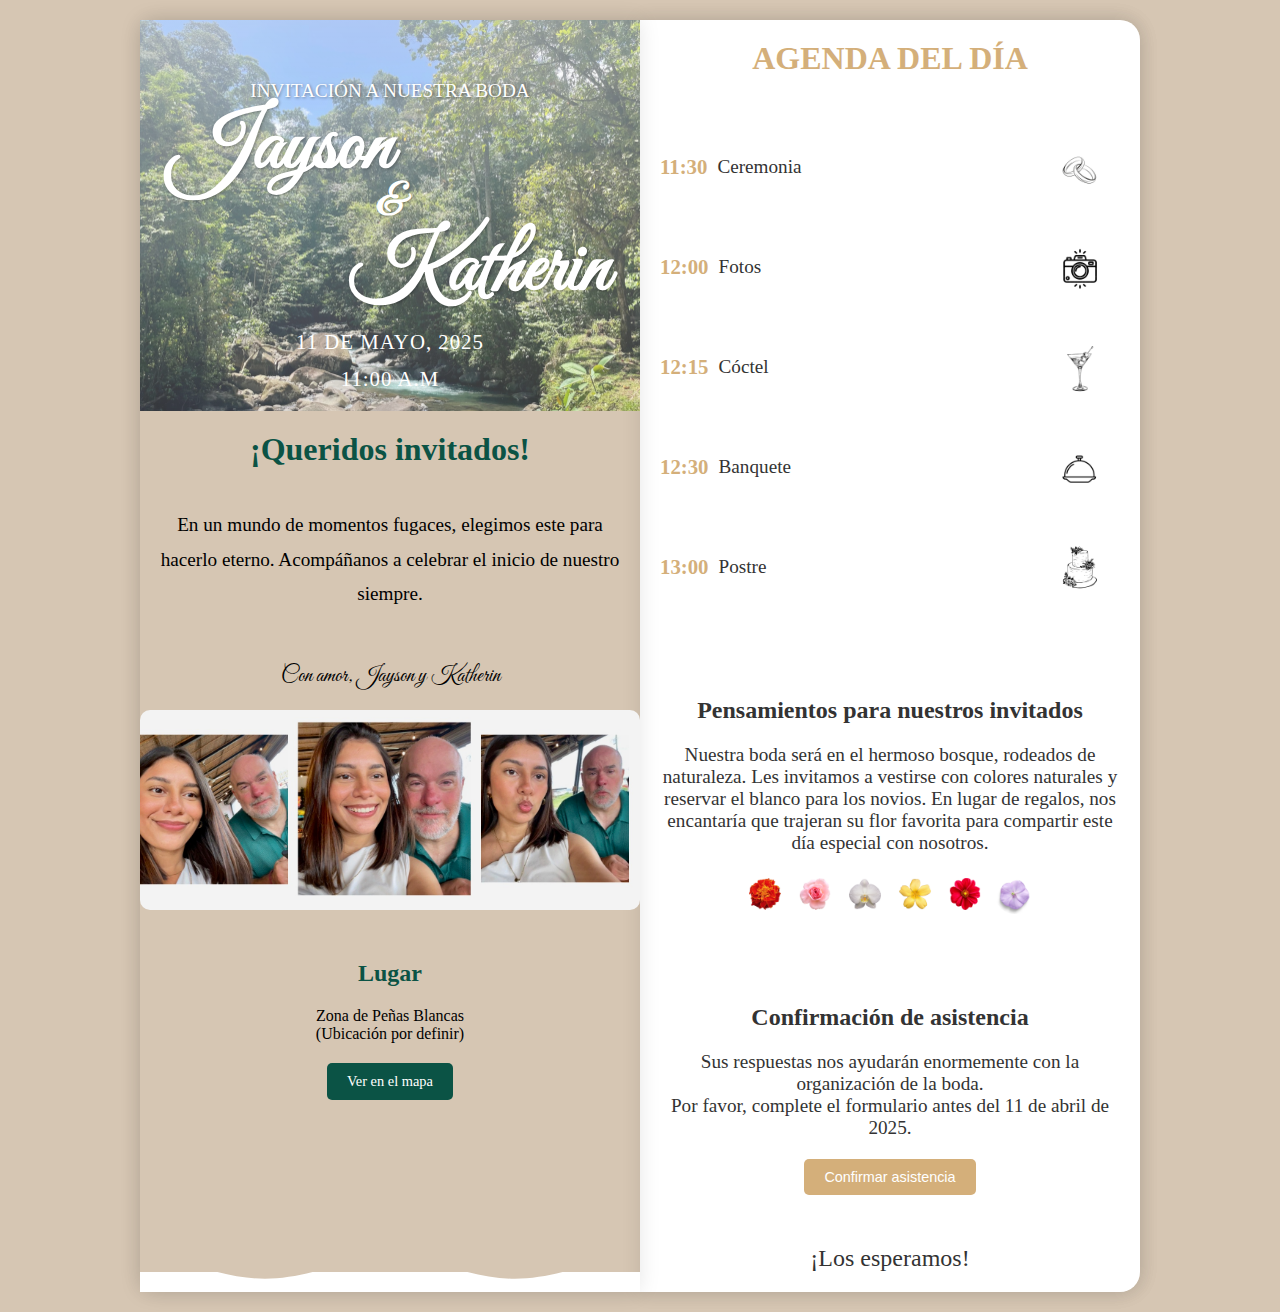
==== index.html @ 298d1871 "add jekyl blocking" ====
<!DOCTYPE html>
<html lang="es">
<head>
    <meta charset="UTF-8">
    <meta name="viewport" content="width=device-width, initial-scale=1.0">
    <title>Invitación de Boda - Katherin & Jayson</title>
    <link rel="stylesheet" href="styles.css">
    <link rel="preconnect" href="https://fonts.googleapis.com">
    <link rel="preconnect" href="https://fonts.gstatic.com" crossorigin>
    <link href="https://fonts.googleapis.com/css2?family=Great+Vibes&family=Lora:ital,wght@0,400..700;1,400..700&display=swap"
          rel="stylesheet">
</head>
<body>
<div class="contenedor">
    <div class="columna-izquierda">
        <div class="presentacion">
            <div class="invitacion">
                INVITACIÓN A NUESTRA BODA
            </div>
            <div class="encabezado">
                <div class="nombres-pareja">
                    <h2 class="pareja1">Jayson</h2>
                    <h2 class="y">&</h2>
                    <h2 class="pareja2">Katherin</h2>
                </div>
                <time class="cuando" datetime="2025-05-11 11:00">
                    <div class="fecha">11 DE MAYO, 2025</div>
                    <div class="hora">11:00 A.M</div>
                </time>
            </div>
        </div>

        <div>
            <h2 class="bienvenida">¡Queridos invitados!</h2>
            <div class="mensaje">
                <p>En un mundo de momentos fugaces, elegimos este para hacerlo eterno. Acompáñanos a celebrar el inicio
                    de nuestro siempre.</p>
            </div>
            <p class="firma">Con amor, Jayson y Katherin</p>

            <div class="segunda-imagen">
            </div>
        </div>

        <div class="ubicacion">
            <h3 class="titulo-ubicacion">Lugar</h3>
            <p>Zona de Peñas Blancas</p>
            <p>(Ubicación por definir)</p>
            <a href="https://maps.app.goo.gl/kPt4tNiCjwu5ueSv5?g_st=com.google.maps.preview.copy" target="_blank" rel="noopener noreferrer">
                <button class="boton-mapa">Ver en el mapa</button>
            </a>
        </div>

        <div class="borde-rasgado"></div>
    </div>

    <div class="columna-derecha">
        <h2 class="titulo-pagina">AGENDA DEL DÍA</h2>

        <div class="cronograma">
            <div class="evento">
                    <p class="hora-evento">11:30</p>
                    <div class="desc-evento">
                        <p>Ceremonia</p>
                    </div>
                    <div class="img-evento logo-descripcion1"></div>
            </div>

            <div class="evento">
                <p class="hora-evento">12:00</p>
                <div class="desc-evento">
                    <p>Fotos</p>
                </div>
                <div class="img-evento logo-descripcion2"></div>
            </div>

            <div class="evento">
                <p class="hora-evento">12:15</p>
                <div class="desc-evento">
                    <p>Cóctel</p>
                </div>
                <div class="img-evento logo-descripcion3"></div>
            </div>

            <div class="evento">
                <p class="hora-evento">12:30</p>
                <div class="desc-evento">
                    <p>Banquete</p>
                </div>
                <div class="img-evento logo-descripcion4"></div>
            </div>
            <div class="evento">
                <p class="hora-evento">13:00</p>
                <div class="desc-evento">
                    <p>Postre</p>
                </div>
                <div class="img-evento logo-descripcion5"></div>
            </div>
        </div>

        <div class="codigo-vestimenta">
            <h3 class="titulo-vestimenta">Pensamientos para nuestros invitados</h3>
            <p>Nuestra boda será en el hermoso bosque, rodeados de naturaleza. Les invitamos a vestirse con colores naturales y reservar el blanco para los novios. En lugar de regalos, nos encantaría que trajeran su flor favorita para compartir este día especial con nosotros.</p>

            <div class="paleta-flores">
                <div class="flor flor1"></div>
                <div class="flor flor2"></div>
                <div class="flor flor3"></div>
                <div class="flor flor4"></div>
                <div class="flor flor5"></div>
                <div class="flor flor6"></div>

            </div>
        </div>

        <div class="seccion-formulario">
            <h3 class="titulo-formulario">Confirmación de asistencia</h3>
            <p>Sus respuestas nos ayudarán enormemente con la organización de la boda.</p>
            <p>Por favor, complete el formulario antes del 11 de abril de 2025.</p>
            <a href="formularia" target="_blank" rel="noopener noreferrer">
                <button class="boton-formulario">Confirmar asistencia</button>
            </a>
        </div>

        <footer class="pie-pagina">
            <p>¡Los esperamos!</p>
            <div class="img-pie-pagina"></div>
        </footer>
    </div>
</div>
</body>
</html>
---- styles.css ----
:root {
	--color-principal: #cab69e;
	--color-background: color-mix(in srgb, var(--color-principal) 78%, #fff);
	--color-card: #fbfbeb;
	--color-titula-cafe: #d4af7a;
	--color-secundario-texto: #000;
	--color-texto: #fff;
	--color-opcion2: #0b5345;

	--width-titulo: 4rem;
	--width-titulo2: 2rem;
	--width-texto: 1.3rem ;
	--width-texto2: 1.2rem;
	--font-titulos-nombres: 'Great Vibes', cursive;
	--font-secundario: 'Iowan Old Style', 'Palatino Linotype', 'URW Palladio L', P052, serif;
}

* {
	margin: 0;
	padding: 0;
	box-sizing: border-box;
	overscroll-behavior: none;
	user-select: none;
}


body {
	color: #333;
	background-color: var(--color-background);
	display: flex;
	justify-content: center;
	align-items: center;
	min-height: 100vh;
	padding: 20px;


}

.contenedor {
	display: flex;
	flex-wrap: wrap;
	background-color: var(--color-background);
	border-radius: 20px;
	box-shadow: 0 0 20px rgba(0, 0, 0, 0.1);
	width: 100%;
	min-width: 335px;
	max-width: 1000px;
	min-height: 100dvh;
}

.columna-izquierda, .columna-derecha {
	flex: 1;
}

.columna-izquierda {
	position: relative;
	box-shadow: 0 0 20px rgba(0,0,0,0.1);
}
/* Columna Derecha */
.columna-derecha {
	background-color: white;
	border-radius: 0 20px 20px 0;
	box-shadow: 0 0 20px rgba(0,0,0,0.1);
}

.presentacion {
	text-align: center;
	padding: 20px;
	display: flex;
	color: var(--color-texto);
	flex-direction: column;
	justify-content: center;
	background: linear-gradient(rgba(255, 255, 255, 0.5), rgba(255, 255, 255, 0.2)),url('fotos/fondo.png') center/cover;

	.invitacion {
		align-self: center;
		flex-grow: 0;
		padding-bottom: 1rem;
		margin-top: 40px;
		font-size: 1.2rem;
		text-shadow: 1px 1px 3px rgba(0,0,0,0.4);
	}

	.encabezado {
		text-align: center;
		flex-grow: 1;
		align-content: center;

		.nombres-pareja {
			display: flex;
			flex-direction: column;

			line-height: 0.8;
			padding-top: 10rem;
			padding-bottom: 5rem;
			font-family: var(--font-titulos-nombres);
			font-size: 3.5rem;
			padding: 10px;
			font-weight: 600;
			color: white;
			text-shadow: 1px 1px 3px rgba(0,0,0,0.3);

			.pareja1 {
				align-self: start;
				margin: 0;
				line-height: 0.5;
			}

			.pareja2 {
				align-self: end;
				margin: 0;
			}

			.y {
				alignt-self: center;
				font-size: 2.8rem;
				line-height: 1.5
			}
		}

		.cuando {
			display: flex;
			flex-direction: column;
			gap: 0.8rem;
			padding-top: 1rem;

			.fecha {
				font-family: var(--font-secundario);
				font-size: var(--width-texto);
				font-weight: 400;
				letter-spacing: 1px;
			}

			.hora {
				font-family: var(--font-secundario);
				font-size: var(--width-texto);
				font-weight: 400;
				letter-spacing: 1px;
			}
		}
	}

}



.bienvenida {
	font-family: var(--font-secundario);
	font-size: var(--width-titulo2);
	margin: 20px 0;
	text-align: center;
	color: var(--color-opcion2);
}

.mensaje {
	font-family: var(--font-secundario);
	padding: 20px;
	margin-bottom: 30px;
	line-height: 1.8;
	text-align: center;
	color: var(--color-secundario-texto);
	font-size: var(--width-texto2);
}

.firma {
	text-align: center;
	font-family: var(--font-titulos-nombres);
	font-size: 1.4rem;
	margin: 20px 0;
	color: var(--color-secundario-texto);
}

.segunda-imagen {
	width: 100%;
	height: 200px;
	margin-top: 20px;
	border-radius: 10px;
	background: url('fotos/fotos.png') center/cover;
}

.titulo-pagina {
	font-family: var(--font-secundario);
	font-size: 2rem;
	text-align: center;
	margin: 20px 0;
	color: #d4af7a;
}

.cronograma {
	margin: 30px 0;
	padding: 20px;
}

.titulo-cronograma {
	font-family: var(--font-secundario);
	font-size: 1.5rem;
	margin-bottom: 20px;
	text-align: center;
}

.evento {
	display: flex;
	align-items: center;
	margin-bottom: 20px;
	font-size: var(--width-texto2);
}

.hora-evento {
	font-weight: bold;
	font-size: 1.3rem;
	margin-right: 10px;
	color: #d4af7a;
}

.desc-evento {
	flex-grow: 1;
}

.img-evento {
	width: 80px;
	height: 80px;
	background-color: #eee;
	border-radius: 10px;
	margin-left: 20px;
}

.logo-descripcion1 {
	background: url('logos/anillos.png') center/cover;
}
.logo-descripcion2 {
	background: url('logos/fotos.png') center/cover;
}
.logo-descripcion3 {
	background: url('logos/coctel.png') center/cover;
}
.logo-descripcion4 {
	background: url('logos/banquete.png') center/cover;
}
.logo-descripcion5 {
	background: url('logos/pastel.png') center/cover;
}

.ubicacion {
	margin: 30px 0;
	padding: 20px;
	text-align: center;
	font-family: var(--font-secundario);
	color: var(--color-secundario-texto);
	font-size: 1rem;
}

.titulo-ubicacion {
	font-family: var(--font-secundario);
	color: var(--color-opcion2);
	font-size: 1.5rem;
	margin-bottom: 20px;
}

.boton-mapa {
	display: inline-block;
	padding: 10px 20px;
	background: var(--color-opcion2);
	font-family: var(--font-secundario);
	color: var(--color-texto);
	text-decoration: none;
	border-radius: 5px;
	margin-top: 20px;
	font-size: 0.9rem;
	border: none;
}

.codigo-vestimenta {
	margin: 30px 0;
	padding: 20px;
	text-align: center;
	font-size: var(--width-texto2);
}

.titulo-vestimenta {
	font-family: var(--font-secundario);
	font-size: 1.5rem;
	margin-bottom: 20px;
}

.paleta-flores {
	display: flex;
	justify-content: center;
	margin: 20px 0;
}

.flor {
	width: 40px;
	height: 40px;
	border-radius: 50%;
	margin: 0 5px;
}

.flor1 {
	background: url('flores/nflor.png') center/cover;
}

.flor2 {
	background: url('flores/pflor.png') center/cover;
}

.flor3 {
	background: url('flores/bflor.png') center/cover;
}

.flor4 {
	background: url('flores/aflor.png') center/cover;
}

.flor5 {
	background: url('flores/rflor.png') center/cover;
}

.flor6 {
	background: url('flores/mflor.png') center/cover;
}

.seccion-formulario {
	margin: 30px 0;
	padding: 20px;
	text-align: center;
	font-size: var(--width-texto2);
}

.titulo-formulario {
	font-family: var(--font-secundario);
	font-size: 1.5rem;
	margin-bottom: 20px;
}

.boton-formulario {
	display: inline-block;
	padding: 10px 20px;
	background-color: #d4af7a;
	color: white;
	text-decoration: none;
	border-radius: 5px;
	margin-top: 20px;
	font-size: 0.9rem;
	border: none;
}

.pie-pagina {
	text-align: center;
	margin-top: 20px;
	font-family: 'Dancing Script', cursive;
	font-size: 1.5rem;
}

.img-pie-pagina {
	width: 100%;
	/*background: url('') center/cover;*/
	margin-top: 20px;
	border-radius: 10px;
}

.borde-rasgado {
	height: 20px;
	background-color: white;
	position: absolute;
	bottom: 0;
	left: 0;
	right: 0;
	mask-image: url("data:image/svg+xml,%3Csvg xmlns='http://www.w3.org/2000/svg' viewBox='0 0 1000 100'%3E%3Cpath d='M0,0v100h1000V0c0,0-136.5,73.5-250,73.5S500,0,500,0S363.5,73.5,250,73.5S0,0,0,0z'/%3E%3C/svg%3E");
	mask-size: cover;
	mask-position: bottom;
	-webkit-mask-image: url("data:image/svg+xml,%3Csvg xmlns='http://www.w3.org/2000/svg' viewBox='0 0 1000 100'%3E%3Cpath d='M0,0v100h1000V0c0,0-136.5,73.5-250,73.5S500,0,500,0S363.5,73.5,250,73.5S0,0,0,0z'/%3E%3C/svg%3E");
	-webkit-mask-size: cover;
	-webkit-mask-position: bottom;
}


@media (max-width: 768px) {
	.contenedor {
		flex-direction: column;
	}

	.presentacion {
		height: calc(100dvh - 20px);

		.encabezado {
			.nombres-pareja {
				padding-top: 0;
			}
		}
	}

	.columna-izquierda, .columna-derecha {
		width: 100%;
		border-radius: 0;
	}

	.columna-izquierda {
		padding: 0;
	}

	.columna-derecha {
		border-radius: 0 0 20px 20px;
	}
}
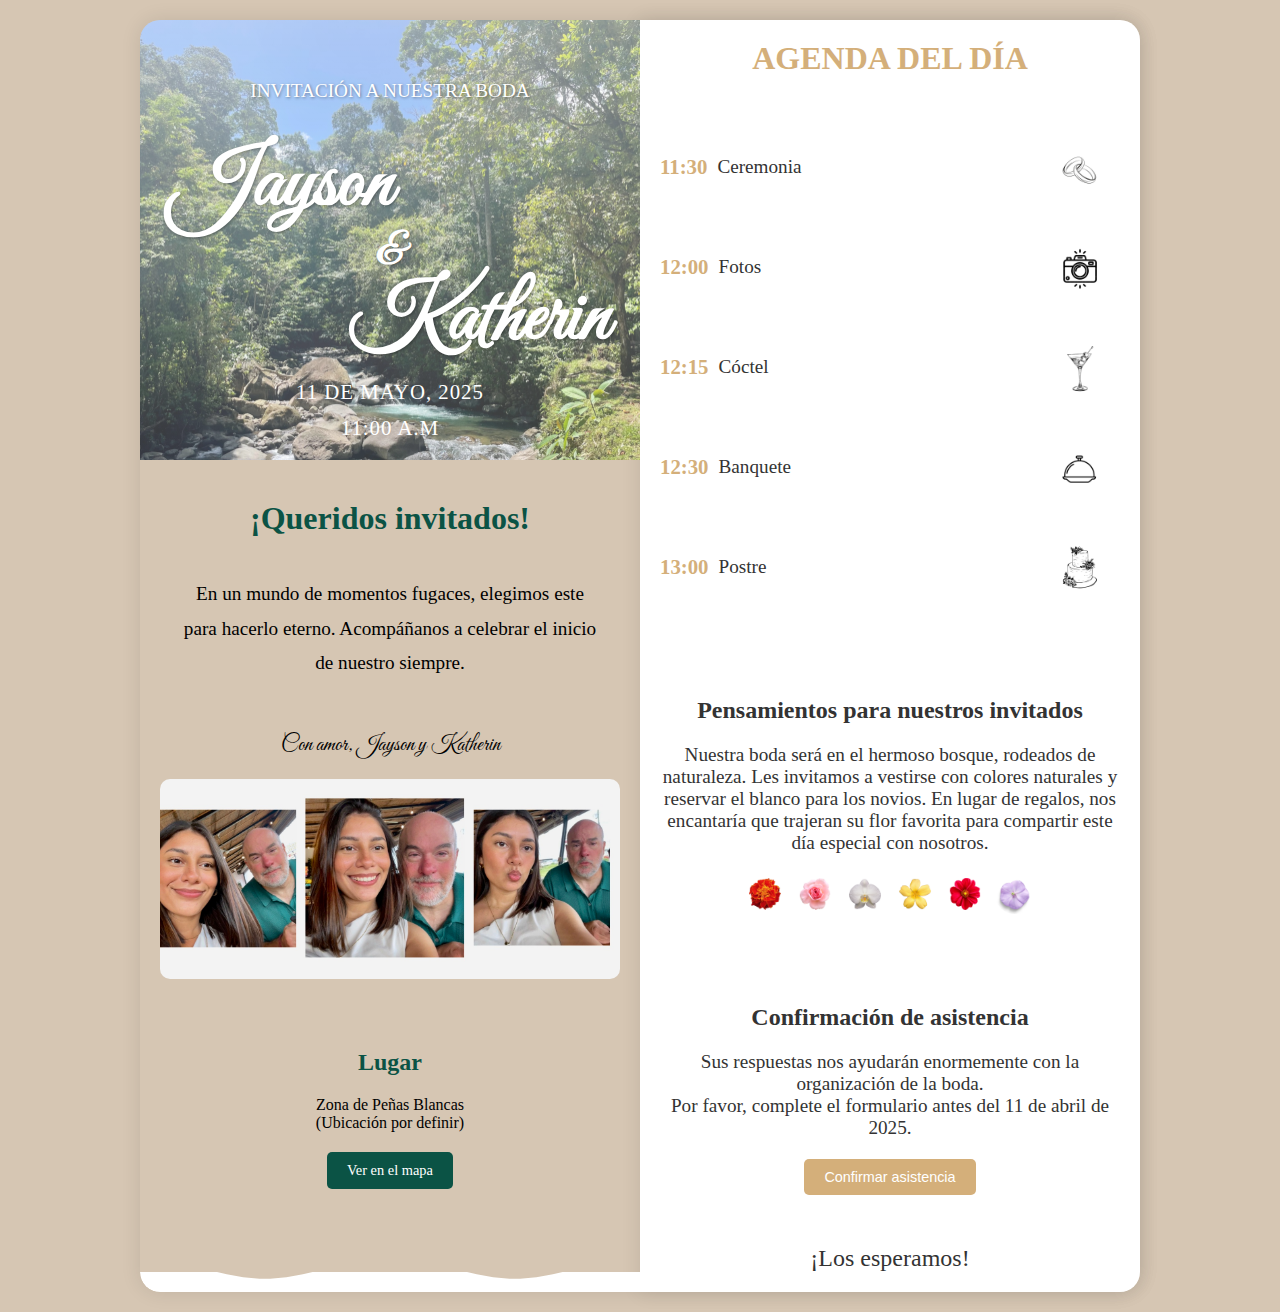
==== commit f38df915: "add jekyl blocking" ====
--- a/index.html
+++ b/index.html
@@ -30,7 +30,7 @@
             </div>
         </div>
 
-        <div>
+        <div class="contenido">
             <h2 class="bienvenida">¡Queridos invitados!</h2>
             <div class="mensaje">
                 <p>En un mundo de momentos fugaces, elegimos este para hacerlo eterno. Acompáñanos a celebrar el inicio
--- a/styles.css
+++ b/styles.css
@@ -54,7 +54,7 @@
 
 .columna-izquierda {
 	position: relative;
-	box-shadow: 0 0 20px rgba(0,0,0,0.1);
+	border-radius: 20px 0 0 20px;
 }
 /* Columna Derecha */
 .columna-derecha {
@@ -71,12 +71,10 @@
 	flex-direction: column;
 	justify-content: center;
 	background: linear-gradient(rgba(255, 255, 255, 0.5), rgba(255, 255, 255, 0.2)),url('fotos/fondo.png') center/cover;
+	border-radius: 20px 0 0 0;
 
 	.invitacion {
-		align-self: center;
-		flex-grow: 0;
-		padding-bottom: 1rem;
-		margin-top: 40px;
+		margin: 40px;
 		font-size: 1.2rem;
 		text-shadow: 1px 1px 3px rgba(0,0,0,0.4);
 	}
@@ -97,13 +95,12 @@
 			font-size: 3.5rem;
 			padding: 10px;
 			font-weight: 600;
-			color: white;
 			text-shadow: 1px 1px 3px rgba(0,0,0,0.3);
 
 			.pareja1 {
 				align-self: start;
 				margin: 0;
-				line-height: 0.5;
+				line-height: 0.8;
 			}
 
 			.pareja2 {
@@ -124,14 +121,7 @@
 			gap: 0.8rem;
 			padding-top: 1rem;
 
-			.fecha {
-				font-family: var(--font-secundario);
-				font-size: var(--width-texto);
-				font-weight: 400;
-				letter-spacing: 1px;
-			}
-
-			.hora {
+			.fecha, .hora  {
 				font-family: var(--font-secundario);
 				font-size: var(--width-texto);
 				font-weight: 400;
@@ -142,13 +132,15 @@
 
 }
 
-
+.contenido {
+	padding: 20px;
+	text-align: center;
+}
 
 .bienvenida {
 	font-family: var(--font-secundario);
 	font-size: var(--width-titulo2);
 	margin: 20px 0;
-	text-align: center;
 	color: var(--color-opcion2);
 }
 
@@ -267,95 +259,7 @@
 	margin-top: 20px;
 	font-size: 0.9rem;
 	border: none;
-}
-
-.codigo-vestimenta {
-	margin: 30px 0;
-	padding: 20px;
-	text-align: center;
-	font-size: var(--width-texto2);
-}
-
-.titulo-vestimenta {
-	font-family: var(--font-secundario);
-	font-size: 1.5rem;
-	margin-bottom: 20px;
-}
-
-.paleta-flores {
-	display: flex;
-	justify-content: center;
-	margin: 20px 0;
-}
-
-.flor {
-	width: 40px;
-	height: 40px;
-	border-radius: 50%;
-	margin: 0 5px;
-}
-
-.flor1 {
-	background: url('flores/nflor.png') center/cover;
-}
-
-.flor2 {
-	background: url('flores/pflor.png') center/cover;
-}
-
-.flor3 {
-	background: url('flores/bflor.png') center/cover;
-}
-
-.flor4 {
-	background: url('flores/aflor.png') center/cover;
-}
-
-.flor5 {
-	background: url('flores/rflor.png') center/cover;
-}
-
-.flor6 {
-	background: url('flores/mflor.png') center/cover;
-}
-
-.seccion-formulario {
-	margin: 30px 0;
-	padding: 20px;
-	text-align: center;
-	font-size: var(--width-texto2);
-}
-
-.titulo-formulario {
-	font-family: var(--font-secundario);
-	font-size: 1.5rem;
-	margin-bottom: 20px;
-}
-
-.boton-formulario {
-	display: inline-block;
-	padding: 10px 20px;
-	background-color: #d4af7a;
-	color: white;
-	text-decoration: none;
-	border-radius: 5px;
-	margin-top: 20px;
-	font-size: 0.9rem;
-	border: none;
-}
-
-.pie-pagina {
-	text-align: center;
-	margin-top: 20px;
-	font-family: 'Dancing Script', cursive;
-	font-size: 1.5rem;
-}
-
-.img-pie-pagina {
-	width: 100%;
-	/*background: url('') center/cover;*/
-	margin-top: 20px;
-	border-radius: 10px;
+	cursor: pointer;
 }
 
 .borde-rasgado {
@@ -371,16 +275,114 @@
 	-webkit-mask-image: url("data:image/svg+xml,%3Csvg xmlns='http://www.w3.org/2000/svg' viewBox='0 0 1000 100'%3E%3Cpath d='M0,0v100h1000V0c0,0-136.5,73.5-250,73.5S500,0,500,0S363.5,73.5,250,73.5S0,0,0,0z'/%3E%3C/svg%3E");
 	-webkit-mask-size: cover;
 	-webkit-mask-position: bottom;
+	border-radius: 0 0 0 20px;
+}
+
+.codigo-vestimenta {
+	margin: 30px 0;
+	padding: 20px;
+	text-align: center;
+	font-size: var(--width-texto2);
+}
+
+.titulo-vestimenta {
+	font-family: var(--font-secundario);
+	font-size: 1.5rem;
+	margin-bottom: 20px;
+}
+
+.paleta-flores {
+	display: flex;
+	justify-content: center;
+	margin: 20px 0;
+}
+
+.flor {
+	width: 40px;
+	height: 40px;
+	border-radius: 50%;
+	margin: 0 5px;
+}
+
+.flor1 {
+	background: url('flores/nflor.png') center/cover;
+}
+
+.flor2 {
+	background: url('flores/pflor.png') center/cover;
+}
+
+.flor3 {
+	background: url('flores/bflor.png') center/cover;
+}
+
+.flor4 {
+	background: url('flores/aflor.png') center/cover;
+}
+
+.flor5 {
+	background: url('flores/rflor.png') center/cover;
+}
+
+.flor6 {
+	background: url('flores/mflor.png') center/cover;
+}
+
+.seccion-formulario {
+	margin: 30px 0;
+	padding: 20px;
+	text-align: center;
+	font-size: var(--width-texto2);
+}
+
+.titulo-formulario {
+	font-family: var(--font-secundario);
+	font-size: 1.5rem;
+	margin-bottom: 20px;
+}
+
+.boton-formulario {
+	display: inline-block;
+	padding: 10px 20px;
+	background-color: #d4af7a;
+	color: white;
+	text-decoration: none;
+	border-radius: 5px;
+	margin-top: 20px;
+	font-size: 0.9rem;
+	border: none;
+	cursor: pointer;
+}
+
+.pie-pagina {
+	text-align: center;
+	margin-top: 20px;
+	font-family: 'Dancing Script', cursive;
+	font-size: 1.5rem;
+}
+
+.img-pie-pagina {
+	width: 100%;
+	/*background: url('') center/cover;*/
+	margin-top: 20px;
+	border-radius: 10px;
 }
 
 
 @media (max-width: 768px) {
+	body {
+		padding: 0;
+	}
+
 	.contenedor {
 		flex-direction: column;
+		align-items: center;
 	}
 
 	.presentacion {
 		height: calc(100dvh - 20px);
+		border-radius: 0;
+		padding: 10px;
 
 		.encabezado {
 			.nombres-pareja {
@@ -389,16 +391,14 @@
 		}
 	}
 
+	.segunda-imagen {
+		height: 140px;
+	}
+
 	.columna-izquierda, .columna-derecha {
 		width: 100%;
 		border-radius: 0;
-	}
-
-	.columna-izquierda {
 		padding: 0;
 	}
 
-	.columna-derecha {
-		border-radius: 0 0 20px 20px;
-	}
 }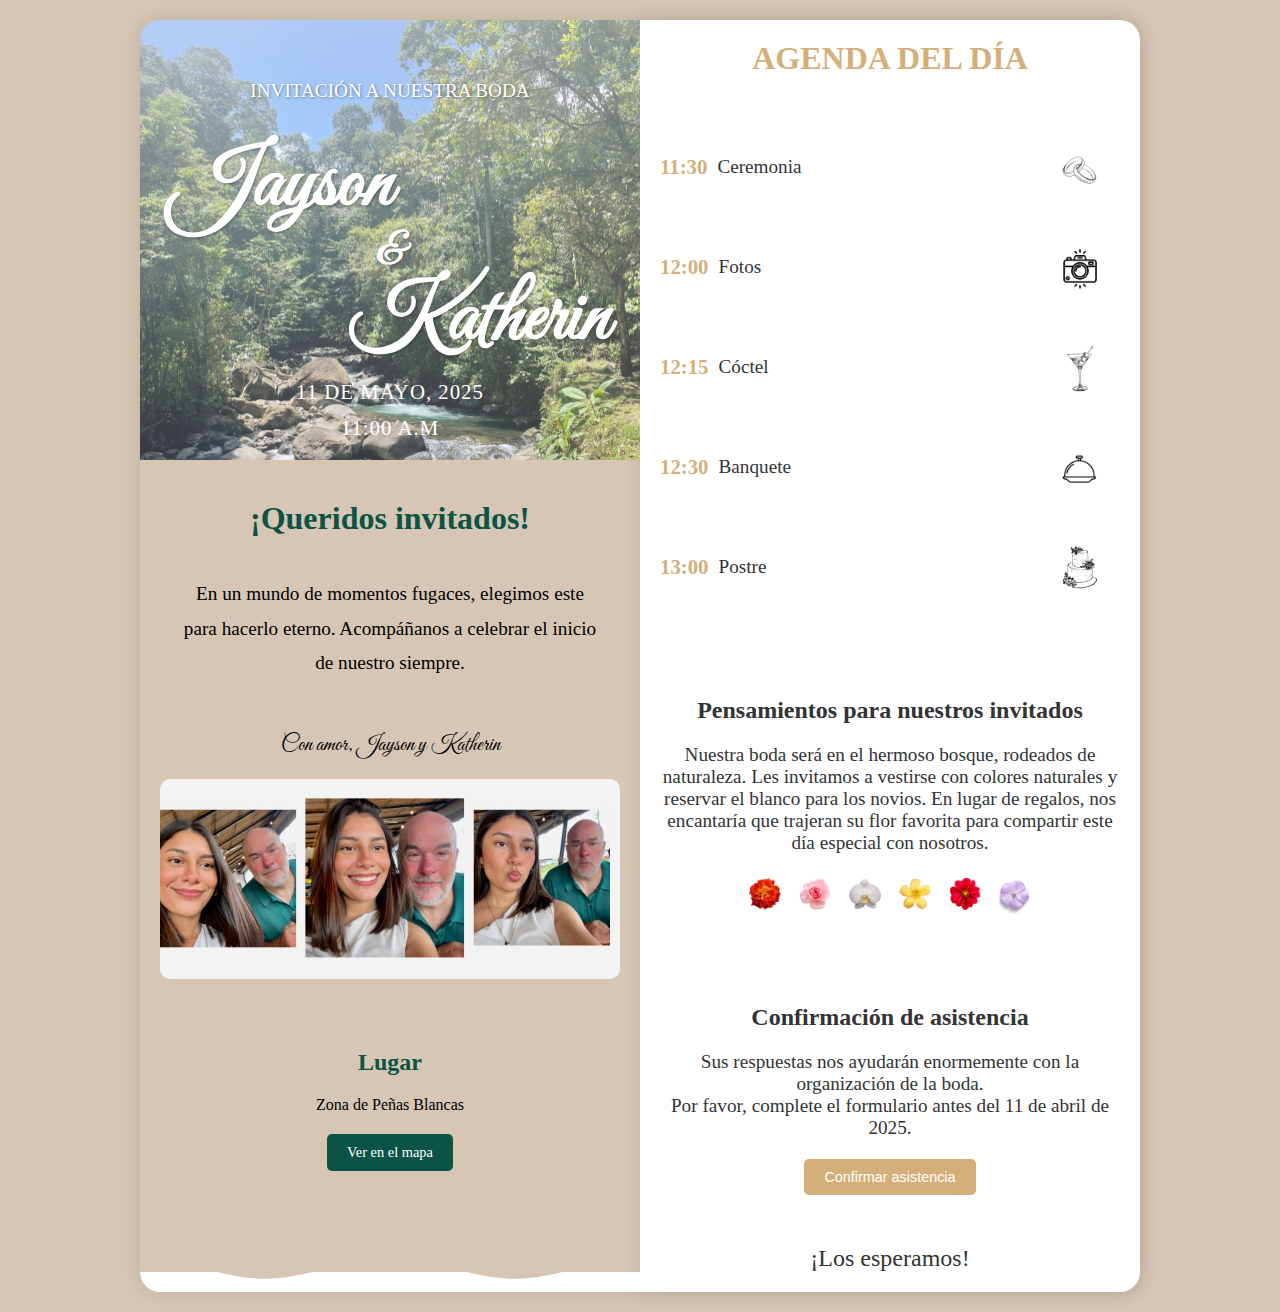
==== commit c3f9549b: "add jekyl blocking" ====
--- a/index.html
+++ b/index.html
@@ -45,7 +45,6 @@
         <div class="ubicacion">
             <h3 class="titulo-ubicacion">Lugar</h3>
             <p>Zona de Peñas Blancas</p>
-            <p>(Ubicación por definir)</p>
             <a href="https://maps.app.goo.gl/kPt4tNiCjwu5ueSv5?g_st=com.google.maps.preview.copy" target="_blank" rel="noopener noreferrer">
                 <button class="boton-mapa">Ver en el mapa</button>
             </a>
--- a/styles.css
+++ b/styles.css
@@ -45,7 +45,6 @@
 	width: 100%;
 	min-width: 335px;
 	max-width: 1000px;
-	min-height: 100dvh;
 }
 
 .columna-izquierda, .columna-derecha {
@@ -89,8 +88,6 @@
 			flex-direction: column;
 
 			line-height: 0.8;
-			padding-top: 10rem;
-			padding-bottom: 5rem;
 			font-family: var(--font-titulos-nombres);
 			font-size: 3.5rem;
 			padding: 10px;
@@ -401,4 +398,14 @@
 		padding: 0;
 	}
 
+	.borde-rasgado {
+		border-radius: 0;
+	}
+
+}
+
+@media (max-width: 480px) {
+	.nombres-pareja {
+		font-size: var(--width-texto2);
+	}
 }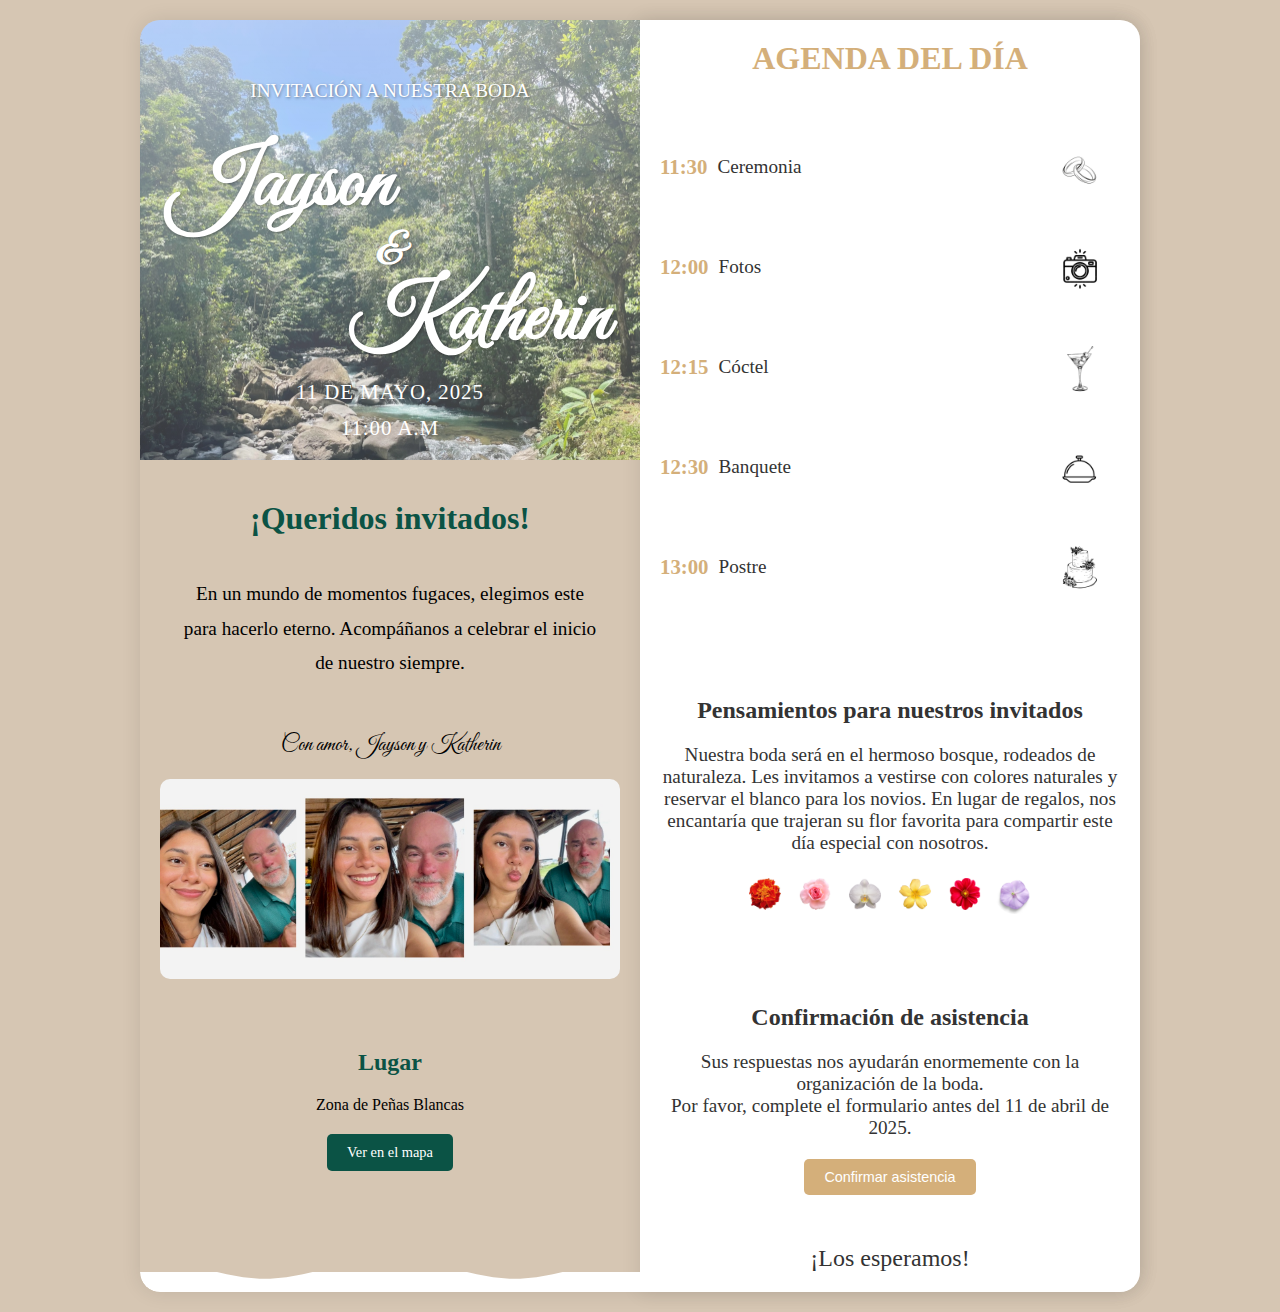
==== commit 6a92b0c7: "add jekyl blocking" ====
--- a/index.html
+++ b/index.html
@@ -3,6 +3,7 @@
 <head>
     <meta charset="UTF-8">
     <meta name="viewport" content="width=device-width, initial-scale=1.0">
+    <meta name="HandheldFriendly" content="true">
     <title>Invitación de Boda - Katherin & Jayson</title>
     <link rel="stylesheet" href="styles.css">
     <link rel="preconnect" href="https://fonts.googleapis.com">
@@ -10,7 +11,7 @@
     <link href="https://fonts.googleapis.com/css2?family=Great+Vibes&family=Lora:ital,wght@0,400..700;1,400..700&display=swap"
           rel="stylesheet">
 </head>
-<body>
+<body >
 <div class="contenedor">
     <div class="columna-izquierda">
         <div class="presentacion">
@@ -123,7 +124,6 @@
 
         <footer class="pie-pagina">
             <p>¡Los esperamos!</p>
-            <div class="img-pie-pagina"></div>
         </footer>
     </div>
 </div>
--- a/styles.css
+++ b/styles.css
@@ -2,7 +2,7 @@
 	--color-principal: #cab69e;
 	--color-background: color-mix(in srgb, var(--color-principal) 78%, #fff);
 	--color-card: #fbfbeb;
-	--color-titula-cafe: #d4af7a;
+	--color-titulo-cafe: #d4af7a;
 	--color-secundario-texto: #000;
 	--color-texto: #fff;
 	--color-opcion2: #0b5345;
@@ -32,8 +32,7 @@
 	align-items: center;
 	min-height: 100vh;
 	padding: 20px;
-
-
+    font-size: 100%;
 }
 
 .contenedor {
@@ -262,6 +261,7 @@
 .borde-rasgado {
 	height: 20px;
 	background-color: white;
+	box-shadow: rgba(0, 0, 0, 0.05) 0px 1px 2px 0px;
 	position: absolute;
 	bottom: 0;
 	left: 0;
@@ -353,22 +353,18 @@
 
 .pie-pagina {
 	text-align: center;
-	margin-top: 20px;
+	margin: 20px;
 	font-family: 'Dancing Script', cursive;
 	font-size: 1.5rem;
-}
-
-.img-pie-pagina {
-	width: 100%;
-	/*background: url('') center/cover;*/
-	margin-top: 20px;
-	border-radius: 10px;
+	display: flex;
+	justify-content: center;
 }
 
 
 @media (max-width: 768px) {
 	body {
 		padding: 0;
+		user-select: none;
 	}
 
 	.contenedor {
@@ -377,7 +373,8 @@
 	}
 
 	.presentacion {
-		height: calc(100dvh - 20px);
+		height: calc(100vh - 20px);
+		height: calc(100svh - 20px);
 		border-radius: 0;
 		padding: 10px;
 
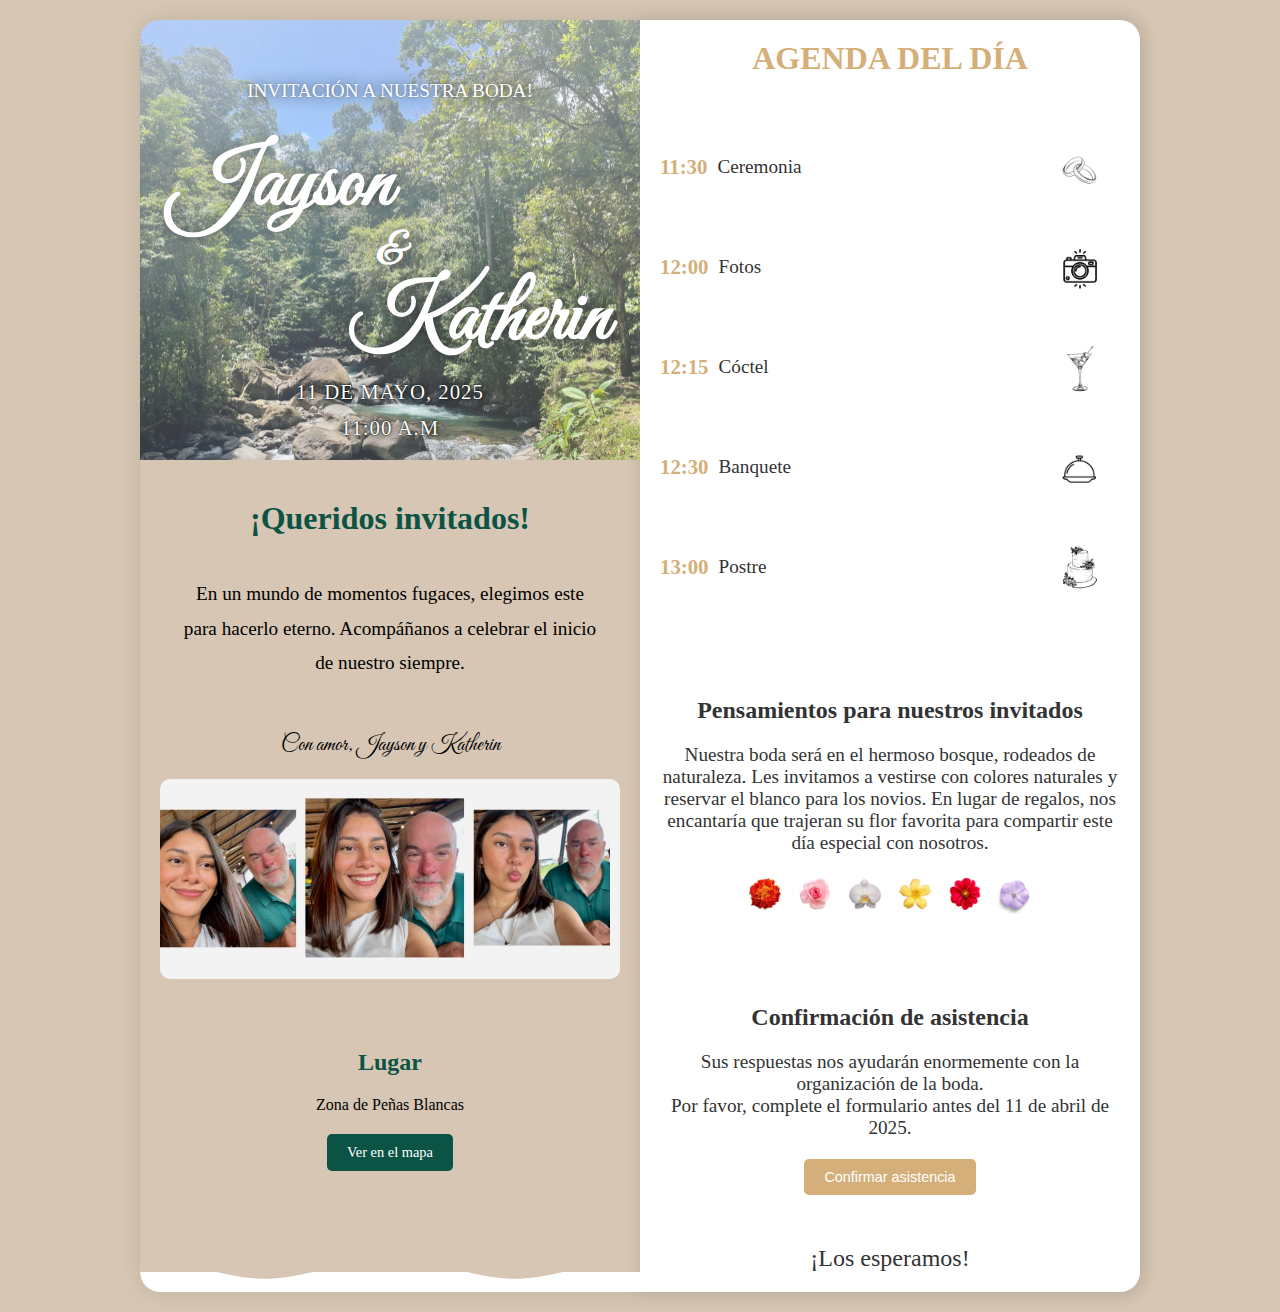
==== commit 5418d942: "text-shadows" ====
--- a/index.html
+++ b/index.html
@@ -16,7 +16,7 @@
     <div class="columna-izquierda">
         <div class="presentacion">
             <div class="invitacion">
-                INVITACIÓN A NUESTRA BODA
+                INVITACIÓN A NUESTRA BODA!
             </div>
             <div class="encabezado">
                 <div class="nombres-pareja">
@@ -117,7 +117,7 @@
             <h3 class="titulo-formulario">Confirmación de asistencia</h3>
             <p>Sus respuestas nos ayudarán enormemente con la organización de la boda.</p>
             <p>Por favor, complete el formulario antes del 11 de abril de 2025.</p>
-            <a href="formularia" target="_blank" rel="noopener noreferrer">
+            <a href="https://rsvp.kathygarcia.me" target="_blank"">
                 <button class="boton-formulario">Confirmar asistencia</button>
             </a>
         </div>
--- a/styles.css
+++ b/styles.css
@@ -1,408 +1,426 @@
 :root {
-	--color-principal: #cab69e;
-	--color-background: color-mix(in srgb, var(--color-principal) 78%, #fff);
-	--color-card: #fbfbeb;
-	--color-titulo-cafe: #d4af7a;
-	--color-secundario-texto: #000;
-	--color-texto: #fff;
-	--color-opcion2: #0b5345;
-
-	--width-titulo: 4rem;
-	--width-titulo2: 2rem;
-	--width-texto: 1.3rem ;
-	--width-texto2: 1.2rem;
-	--font-titulos-nombres: 'Great Vibes', cursive;
-	--font-secundario: 'Iowan Old Style', 'Palatino Linotype', 'URW Palladio L', P052, serif;
+    --color-principal: #cab69e;
+    --color-background: color-mix(in srgb, var(--color-principal) 78%, #fff);
+    --color-card: #fbfbeb;
+    --color-titulo-cafe: #d4af7a;
+    --color-secundario-texto: #000;
+    --color-texto: #fff;
+    --color-opcion2: #0b5345;
+
+    --width-titulo: 4rem;
+    --width-titulo2: 2rem;
+    --width-texto: 1.3rem;
+    --width-texto2: 1.2rem;
+    --font-titulos-nombres: 'Great Vibes', cursive;
+    --font-secundario: 'Iowan Old Style', 'Palatino Linotype', 'URW Palladio L', P052, serif;
 }
 
 * {
-	margin: 0;
-	padding: 0;
-	box-sizing: border-box;
-	overscroll-behavior: none;
-	user-select: none;
+    margin: 0;
+    padding: 0;
+    box-sizing: border-box;
+    overscroll-behavior: none;
+    user-select: none;
 }
 
 
 body {
-	color: #333;
-	background-color: var(--color-background);
-	display: flex;
-	justify-content: center;
-	align-items: center;
-	min-height: 100vh;
-	padding: 20px;
+    color: #333;
+    background-color: var(--color-background);
+    display: flex;
+    justify-content: center;
+    align-items: center;
+    min-height: 100vh;
+    padding: 20px;
     font-size: 100%;
 }
 
 .contenedor {
-	display: flex;
-	flex-wrap: wrap;
-	background-color: var(--color-background);
-	border-radius: 20px;
-	box-shadow: 0 0 20px rgba(0, 0, 0, 0.1);
-	width: 100%;
-	min-width: 335px;
-	max-width: 1000px;
+    display: flex;
+    flex-wrap: wrap;
+    background-color: var(--color-background);
+    border-radius: 20px;
+    box-shadow: 0 0 20px rgba(0, 0, 0, 0.1);
+    width: 100%;
+    min-width: 335px;
+    max-width: 1000px;
 }
 
 .columna-izquierda, .columna-derecha {
-	flex: 1;
+    flex: 1;
 }
 
 .columna-izquierda {
-	position: relative;
-	border-radius: 20px 0 0 20px;
-}
+    position: relative;
+    border-radius: 20px 0 0 20px;
+}
+
 /* Columna Derecha */
 .columna-derecha {
-	background-color: white;
-	border-radius: 0 20px 20px 0;
-	box-shadow: 0 0 20px rgba(0,0,0,0.1);
+    background-color: white;
+    border-radius: 0 20px 20px 0;
+    box-shadow: 0 0 20px rgba(0, 0, 0, 0.1);
 }
 
 .presentacion {
-	text-align: center;
-	padding: 20px;
-	display: flex;
-	color: var(--color-texto);
-	flex-direction: column;
-	justify-content: center;
-	background: linear-gradient(rgba(255, 255, 255, 0.5), rgba(255, 255, 255, 0.2)),url('fotos/fondo.png') center/cover;
-	border-radius: 20px 0 0 0;
-
-	.invitacion {
-		margin: 40px;
-		font-size: 1.2rem;
-		text-shadow: 1px 1px 3px rgba(0,0,0,0.4);
-	}
-
-	.encabezado {
-		text-align: center;
-		flex-grow: 1;
-		align-content: center;
-
-		.nombres-pareja {
-			display: flex;
-			flex-direction: column;
-
-			line-height: 0.8;
-			font-family: var(--font-titulos-nombres);
-			font-size: 3.5rem;
-			padding: 10px;
-			font-weight: 600;
-			text-shadow: 1px 1px 3px rgba(0,0,0,0.3);
-
-			.pareja1 {
-				align-self: start;
-				margin: 0;
-				line-height: 0.8;
-			}
-
-			.pareja2 {
-				align-self: end;
-				margin: 0;
-			}
-
-			.y {
-				alignt-self: center;
-				font-size: 2.8rem;
-				line-height: 1.5
-			}
-		}
-
-		.cuando {
-			display: flex;
-			flex-direction: column;
-			gap: 0.8rem;
-			padding-top: 1rem;
-
-			.fecha, .hora  {
-				font-family: var(--font-secundario);
-				font-size: var(--width-texto);
-				font-weight: 400;
-				letter-spacing: 1px;
-			}
-		}
-	}
+    text-align: center;
+    padding: 20px;
+    display: flex;
+    color: var(--color-texto);
+    flex-direction: column;
+    justify-content: center;
+    background: linear-gradient(rgba(255, 255, 255, 0.5), rgba(255, 255, 255, 0.2)), url('fotos/fondo.png') center/cover;
+    border-radius: 20px 0 0 0;
+
+    .invitacion {
+        margin: 40px;
+        font-size: 1.2rem;
+        text-shadow:
+                0 0 2px rgba(0, 0, 0, 0.2),
+                0 0 4px rgba(0, 0, 0, 0.1),
+                0 0 15px rgba(0, 0, 0, 0.8);
+    }
+
+    .encabezado {
+        text-align: center;
+        flex-grow: 1;
+        align-content: center;
+
+        .nombres-pareja {
+            display: flex;
+            flex-direction: column;
+
+            line-height: 0.8;
+            font-family: var(--font-titulos-nombres);
+            font-size: 3.5rem;
+            padding: 10px;
+            font-weight: 600;
+
+            h2 {
+                text-shadow:
+                        0 0 15px rgba(0, 0, 0, 0.4);
+            }
+
+            .pareja1 {
+                align-self: start;
+                margin: 0;
+                line-height: 0.8;
+            }
+
+            .pareja2 {
+                align-self: end;
+                margin: 0;
+            }
+
+            .y {
+                alignt-self: center;
+                font-size: 2.8rem;
+                line-height: 1.5
+            }
+        }
+
+        .cuando {
+            display: flex;
+            flex-direction: column;
+            gap: 0.8rem;
+            padding-top: 1rem;
+
+            .fecha, .hora {
+                font-family: var(--font-secundario);
+                font-size: var(--width-texto);
+                font-weight: 400;
+                letter-spacing: 1px;
+
+                text-shadow:
+                       0 0 1px rgba(0, 0, 0, 0.9),
+                       0 0 2px rgba(0, 0, 0, 0.5),
+                       0 0 4px rgba(0, 0, 0, 0.3),
+                       0 0 12px rgba(0, 0, 0, 1);
+            }
+        }
+    }
 
 }
 
 .contenido {
-	padding: 20px;
-	text-align: center;
+    padding: 20px;
+    text-align: center;
 }
 
 .bienvenida {
-	font-family: var(--font-secundario);
-	font-size: var(--width-titulo2);
-	margin: 20px 0;
-	color: var(--color-opcion2);
+    font-family: var(--font-secundario);
+    font-size: var(--width-titulo2);
+    margin: 20px 0;
+    color: var(--color-opcion2);
 }
 
 .mensaje {
-	font-family: var(--font-secundario);
-	padding: 20px;
-	margin-bottom: 30px;
-	line-height: 1.8;
-	text-align: center;
-	color: var(--color-secundario-texto);
-	font-size: var(--width-texto2);
+    font-family: var(--font-secundario);
+    padding: 20px;
+    margin-bottom: 30px;
+    line-height: 1.8;
+    text-align: center;
+    color: var(--color-secundario-texto);
+    font-size: var(--width-texto2);
 }
 
 .firma {
-	text-align: center;
-	font-family: var(--font-titulos-nombres);
-	font-size: 1.4rem;
-	margin: 20px 0;
-	color: var(--color-secundario-texto);
+    text-align: center;
+    font-family: var(--font-titulos-nombres);
+    font-size: 1.4rem;
+    margin: 20px 0;
+    color: var(--color-secundario-texto);
 }
 
 .segunda-imagen {
-	width: 100%;
-	height: 200px;
-	margin-top: 20px;
-	border-radius: 10px;
-	background: url('fotos/fotos.png') center/cover;
+    width: 100%;
+    height: 200px;
+    margin-top: 20px;
+    border-radius: 10px;
+    background: url('fotos/fotos.png') center/cover;
 }
 
 .titulo-pagina {
-	font-family: var(--font-secundario);
-	font-size: 2rem;
-	text-align: center;
-	margin: 20px 0;
-	color: #d4af7a;
+    font-family: var(--font-secundario);
+    font-size: 2rem;
+    text-align: center;
+    margin: 20px 0;
+    color: #d4af7a;
 }
 
 .cronograma {
-	margin: 30px 0;
-	padding: 20px;
+    margin: 30px 0;
+    padding: 20px;
 }
 
 .titulo-cronograma {
-	font-family: var(--font-secundario);
-	font-size: 1.5rem;
-	margin-bottom: 20px;
-	text-align: center;
+    font-family: var(--font-secundario);
+    font-size: 1.5rem;
+    margin-bottom: 20px;
+    text-align: center;
 }
 
 .evento {
-	display: flex;
-	align-items: center;
-	margin-bottom: 20px;
-	font-size: var(--width-texto2);
+    display: flex;
+    align-items: center;
+    margin-bottom: 20px;
+    font-size: var(--width-texto2);
 }
 
 .hora-evento {
-	font-weight: bold;
-	font-size: 1.3rem;
-	margin-right: 10px;
-	color: #d4af7a;
+    font-weight: bold;
+    font-size: 1.3rem;
+    margin-right: 10px;
+    color: #d4af7a;
 }
 
 .desc-evento {
-	flex-grow: 1;
+    flex-grow: 1;
 }
 
 .img-evento {
-	width: 80px;
-	height: 80px;
-	background-color: #eee;
-	border-radius: 10px;
-	margin-left: 20px;
+    width: 80px;
+    height: 80px;
+    background-color: #eee;
+    border-radius: 10px;
+    margin-left: 20px;
 }
 
 .logo-descripcion1 {
-	background: url('logos/anillos.png') center/cover;
-}
+    background: url('logos/anillos.png') center/cover;
+}
+
 .logo-descripcion2 {
-	background: url('logos/fotos.png') center/cover;
-}
+    background: url('logos/fotos.png') center/cover;
+}
+
 .logo-descripcion3 {
-	background: url('logos/coctel.png') center/cover;
-}
+    background: url('logos/coctel.png') center/cover;
+}
+
 .logo-descripcion4 {
-	background: url('logos/banquete.png') center/cover;
-}
+    background: url('logos/banquete.png') center/cover;
+}
+
 .logo-descripcion5 {
-	background: url('logos/pastel.png') center/cover;
+    background: url('logos/pastel.png') center/cover;
 }
 
 .ubicacion {
-	margin: 30px 0;
-	padding: 20px;
-	text-align: center;
-	font-family: var(--font-secundario);
-	color: var(--color-secundario-texto);
-	font-size: 1rem;
+    margin: 30px 0;
+    padding: 20px;
+    text-align: center;
+    font-family: var(--font-secundario);
+    color: var(--color-secundario-texto);
+    font-size: 1rem;
 }
 
 .titulo-ubicacion {
-	font-family: var(--font-secundario);
-	color: var(--color-opcion2);
-	font-size: 1.5rem;
-	margin-bottom: 20px;
+    font-family: var(--font-secundario);
+    color: var(--color-opcion2);
+    font-size: 1.5rem;
+    margin-bottom: 20px;
 }
 
 .boton-mapa {
-	display: inline-block;
-	padding: 10px 20px;
-	background: var(--color-opcion2);
-	font-family: var(--font-secundario);
-	color: var(--color-texto);
-	text-decoration: none;
-	border-radius: 5px;
-	margin-top: 20px;
-	font-size: 0.9rem;
-	border: none;
-	cursor: pointer;
+    display: inline-block;
+    padding: 10px 20px;
+    background: var(--color-opcion2);
+    font-family: var(--font-secundario);
+    color: var(--color-texto);
+    text-decoration: none;
+    border-radius: 5px;
+    margin-top: 20px;
+    font-size: 0.9rem;
+    border: none;
+    cursor: pointer;
 }
 
 .borde-rasgado {
-	height: 20px;
-	background-color: white;
-	box-shadow: rgba(0, 0, 0, 0.05) 0px 1px 2px 0px;
-	position: absolute;
-	bottom: 0;
-	left: 0;
-	right: 0;
-	mask-image: url("data:image/svg+xml,%3Csvg xmlns='http://www.w3.org/2000/svg' viewBox='0 0 1000 100'%3E%3Cpath d='M0,0v100h1000V0c0,0-136.5,73.5-250,73.5S500,0,500,0S363.5,73.5,250,73.5S0,0,0,0z'/%3E%3C/svg%3E");
-	mask-size: cover;
-	mask-position: bottom;
-	-webkit-mask-image: url("data:image/svg+xml,%3Csvg xmlns='http://www.w3.org/2000/svg' viewBox='0 0 1000 100'%3E%3Cpath d='M0,0v100h1000V0c0,0-136.5,73.5-250,73.5S500,0,500,0S363.5,73.5,250,73.5S0,0,0,0z'/%3E%3C/svg%3E");
-	-webkit-mask-size: cover;
-	-webkit-mask-position: bottom;
-	border-radius: 0 0 0 20px;
+    height: 20px;
+    background-color: white;
+    box-shadow: rgba(0, 0, 0, 0.05) 0px 1px 2px 0px;
+    position: absolute;
+    bottom: 0;
+    left: 0;
+    right: 0;
+    mask-image: url("data:image/svg+xml,%3Csvg xmlns='http://www.w3.org/2000/svg' viewBox='0 0 1000 100'%3E%3Cpath d='M0,0v100h1000V0c0,0-136.5,73.5-250,73.5S500,0,500,0S363.5,73.5,250,73.5S0,0,0,0z'/%3E%3C/svg%3E");
+    mask-size: cover;
+    mask-position: bottom;
+    -webkit-mask-image: url("data:image/svg+xml,%3Csvg xmlns='http://www.w3.org/2000/svg' viewBox='0 0 1000 100'%3E%3Cpath d='M0,0v100h1000V0c0,0-136.5,73.5-250,73.5S500,0,500,0S363.5,73.5,250,73.5S0,0,0,0z'/%3E%3C/svg%3E");
+    -webkit-mask-size: cover;
+    -webkit-mask-position: bottom;
+    border-radius: 0 0 0 20px;
 }
 
 .codigo-vestimenta {
-	margin: 30px 0;
-	padding: 20px;
-	text-align: center;
-	font-size: var(--width-texto2);
+    margin: 30px 0;
+    padding: 20px;
+    text-align: center;
+    font-size: var(--width-texto2);
 }
 
 .titulo-vestimenta {
-	font-family: var(--font-secundario);
-	font-size: 1.5rem;
-	margin-bottom: 20px;
+    font-family: var(--font-secundario);
+    font-size: 1.5rem;
+    margin-bottom: 20px;
 }
 
 .paleta-flores {
-	display: flex;
-	justify-content: center;
-	margin: 20px 0;
+    display: flex;
+    justify-content: center;
+    margin: 20px 0;
 }
 
 .flor {
-	width: 40px;
-	height: 40px;
-	border-radius: 50%;
-	margin: 0 5px;
+    width: 40px;
+    height: 40px;
+    border-radius: 50%;
+    margin: 0 5px;
 }
 
 .flor1 {
-	background: url('flores/nflor.png') center/cover;
+    background: url('flores/nflor.png') center/cover;
 }
 
 .flor2 {
-	background: url('flores/pflor.png') center/cover;
+    background: url('flores/pflor.png') center/cover;
 }
 
 .flor3 {
-	background: url('flores/bflor.png') center/cover;
+    background: url('flores/bflor.png') center/cover;
 }
 
 .flor4 {
-	background: url('flores/aflor.png') center/cover;
+    background: url('flores/aflor.png') center/cover;
 }
 
 .flor5 {
-	background: url('flores/rflor.png') center/cover;
+    background: url('flores/rflor.png') center/cover;
 }
 
 .flor6 {
-	background: url('flores/mflor.png') center/cover;
+    background: url('flores/mflor.png') center/cover;
 }
 
 .seccion-formulario {
-	margin: 30px 0;
-	padding: 20px;
-	text-align: center;
-	font-size: var(--width-texto2);
+    margin: 30px 0;
+    padding: 20px;
+    text-align: center;
+    font-size: var(--width-texto2);
 }
 
 .titulo-formulario {
-	font-family: var(--font-secundario);
-	font-size: 1.5rem;
-	margin-bottom: 20px;
+    font-family: var(--font-secundario);
+    font-size: 1.5rem;
+    margin-bottom: 20px;
 }
 
 .boton-formulario {
-	display: inline-block;
-	padding: 10px 20px;
-	background-color: #d4af7a;
-	color: white;
-	text-decoration: none;
-	border-radius: 5px;
-	margin-top: 20px;
-	font-size: 0.9rem;
-	border: none;
-	cursor: pointer;
+    display: inline-block;
+    padding: 10px 20px;
+    background-color: #d4af7a;
+    color: white;
+    text-decoration: none;
+    border-radius: 5px;
+    margin-top: 20px;
+    font-size: 0.9rem;
+    border: none;
+    cursor: pointer;
 }
 
 .pie-pagina {
-	text-align: center;
-	margin: 20px;
-	font-family: 'Dancing Script', cursive;
-	font-size: 1.5rem;
-	display: flex;
-	justify-content: center;
+    text-align: center;
+    margin: 20px;
+    font-family: 'Dancing Script', cursive;
+    font-size: 1.5rem;
+    display: flex;
+    justify-content: center;
 }
 
 
 @media (max-width: 768px) {
-	body {
-		padding: 0;
-		user-select: none;
-	}
-
-	.contenedor {
-		flex-direction: column;
-		align-items: center;
-	}
-
-	.presentacion {
-		height: calc(100vh - 20px);
-		height: calc(100svh - 20px);
-		border-radius: 0;
-		padding: 10px;
-
-		.encabezado {
-			.nombres-pareja {
-				padding-top: 0;
-			}
-		}
-	}
-
-	.segunda-imagen {
-		height: 140px;
-	}
-
-	.columna-izquierda, .columna-derecha {
-		width: 100%;
-		border-radius: 0;
-		padding: 0;
-	}
-
-	.borde-rasgado {
-		border-radius: 0;
-	}
+    body {
+        padding: 0;
+        user-select: none;
+    }
+
+    .contenedor {
+        flex-direction: column;
+        align-items: center;
+    }
+
+    .presentacion {
+        height: calc(100vh - 20px);
+        height: calc(100svh - 20px);
+        border-radius: 0;
+        padding: 10px;
+
+        .encabezado {
+            .nombres-pareja {
+                padding-top: 0;
+            }
+        }
+    }
+
+    .segunda-imagen {
+        height: 140px;
+    }
+
+    .columna-izquierda, .columna-derecha {
+        width: 100%;
+        border-radius: 0;
+        padding: 0;
+    }
+
+    .borde-rasgado {
+        border-radius: 0;
+    }
 
 }
 
 @media (max-width: 480px) {
-	.nombres-pareja {
-		font-size: var(--width-texto2);
-	}
+    .nombres-pareja {
+        font-size: var(--width-texto2);
+    }
 }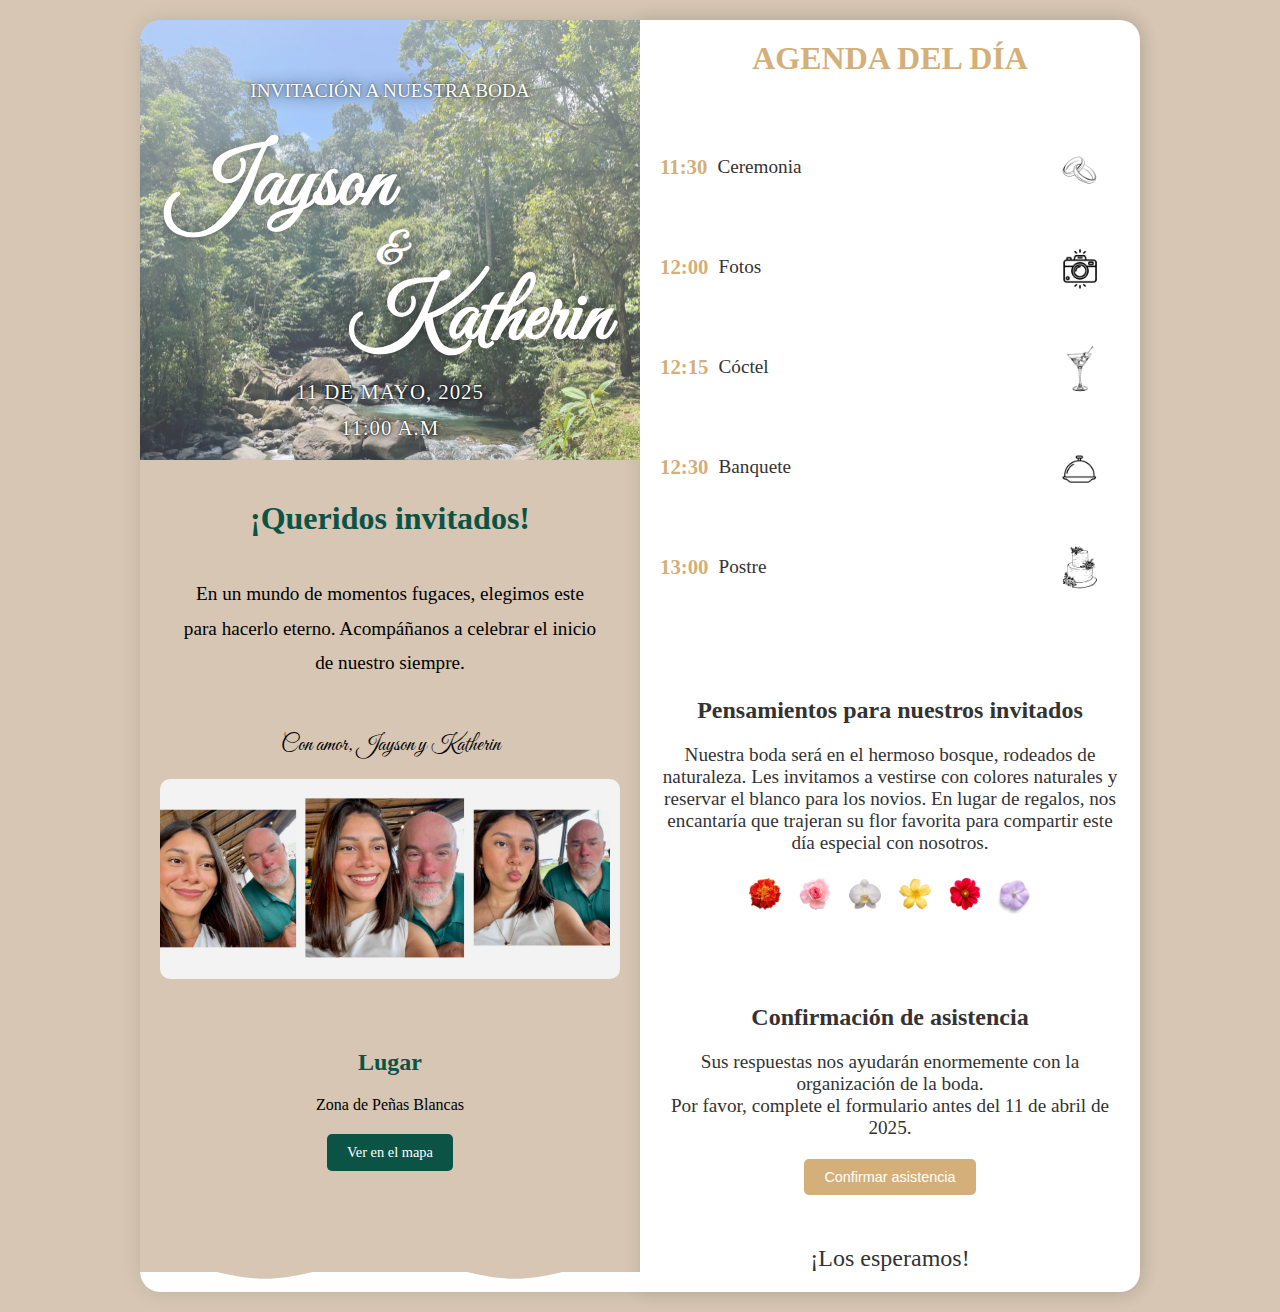
==== commit e1edd166: "text-shadows" ====
--- a/index.html
+++ b/index.html
@@ -16,7 +16,7 @@
     <div class="columna-izquierda">
         <div class="presentacion">
             <div class="invitacion">
-                INVITACIÓN A NUESTRA BODA!
+                INVITACIÓN A NUESTRA BODA
             </div>
             <div class="encabezado">
                 <div class="nombres-pareja">
--- a/styles.css
+++ b/styles.css
@@ -76,8 +76,8 @@
         margin: 40px;
         font-size: 1.2rem;
         text-shadow:
-                0 0 2px rgba(0, 0, 0, 0.2),
-                0 0 4px rgba(0, 0, 0, 0.1),
+                0 0 2px rgba(0, 0, 0, 0.5),
+                0 0 4px rgba(0, 0, 0, 0.2),
                 0 0 15px rgba(0, 0, 0, 0.8);
     }
 
